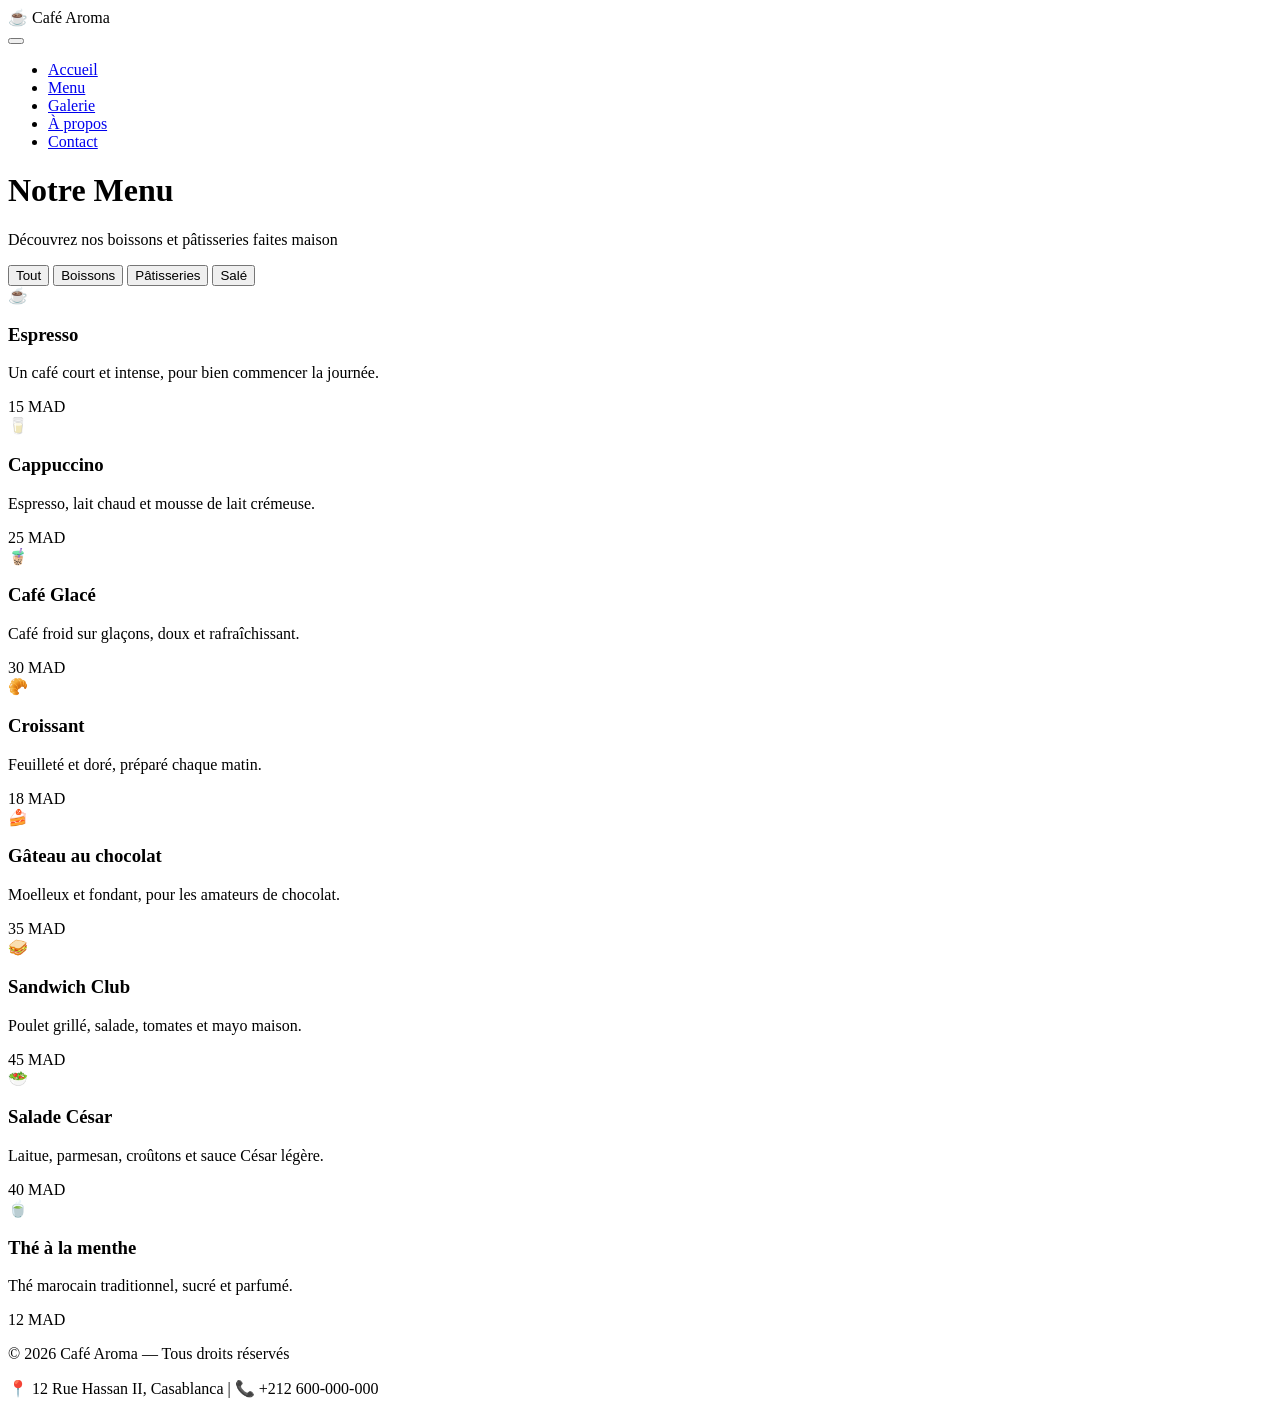
==== menu.html @ d859cad8 "Add files via upload" ====
<!DOCTYPE html>
<html lang="fr">
<head>
  <meta charset="UTF-8" />
  <meta name="viewport" content="width=device-width, initial-scale=1.0" />
  <title>Café Aroma - Menu</title>
  <link rel="stylesheet" href="style.css" />
  <link href="https://fonts.googleapis.com/css2?family=Playfair+Display:wght@400;700&family=Poppins:wght@300;400;500&display=swap" rel="stylesheet" />
</head>
<body>

  <!-- NAVBAR -->
  <nav class="navbar" id="navbar">
    <div class="logo">☕ Café Aroma</div>
    <button class="hamburger" id="hamburger" aria-label="Menu">
      <span></span><span></span><span></span>
    </button>
    <ul class="nav-links" id="nav-links">
      <li><a href="index.html">Accueil</a></li>
      <li><a href="menu.html" class="active">Menu</a></li>
      <li><a href="galerie.html">Galerie</a></li>
      <li><a href="apropos.html">À propos</a></li>
      <li><a href="contact.html">Contact</a></li>
    </ul>
  </nav>

  <!-- EN-TÊTE DE PAGE -->
  <div class="page-header">
    <h1>Notre Menu</h1>
    <p>Découvrez nos boissons et pâtisseries faites maison</p>
  </div>

  <!-- FILTRES PAR CATÉGORIE -->
  <section class="menu-section">
    <div class="filter-btns">
      <button class="filter-btn active" data-cat="all">Tout</button>
      <button class="filter-btn" data-cat="boissons">Boissons</button>
      <button class="filter-btn" data-cat="patisseries">Pâtisseries</button>
      <button class="filter-btn" data-cat="salé">Salé</button>
    </div>

    <!-- GRILLE DES PRODUITS -->
    <div class="menu-grid" id="menu-grid">

      <div class="menu-item" data-cat="boissons">
        <div class="menu-img">☕</div>
        <div class="menu-info">
          <h3>Espresso</h3>
          <p>Un café court et intense, pour bien commencer la journée.</p>
          <span class="price">15 MAD</span>
        </div>
      </div>

      <div class="menu-item" data-cat="boissons">
        <div class="menu-img">🥛</div>
        <div class="menu-info">
          <h3>Cappuccino</h3>
          <p>Espresso, lait chaud et mousse de lait crémeuse.</p>
          <span class="price">25 MAD</span>
        </div>
      </div>

      <div class="menu-item" data-cat="boissons">
        <div class="menu-img">🧋</div>
        <div class="menu-info">
          <h3>Café Glacé</h3>
          <p>Café froid sur glaçons, doux et rafraîchissant.</p>
          <span class="price">30 MAD</span>
        </div>
      </div>

      <div class="menu-item" data-cat="patisseries">
        <div class="menu-img">🥐</div>
        <div class="menu-info">
          <h3>Croissant</h3>
          <p>Feuilleté et doré, préparé chaque matin.</p>
          <span class="price">18 MAD</span>
        </div>
      </div>

      <div class="menu-item" data-cat="patisseries">
        <div class="menu-img">🍰</div>
        <div class="menu-info">
          <h3>Gâteau au chocolat</h3>
          <p>Moelleux et fondant, pour les amateurs de chocolat.</p>
          <span class="price">35 MAD</span>
        </div>
      </div>

      <div class="menu-item" data-cat="salé">
        <div class="menu-img">🥪</div>
        <div class="menu-info">
          <h3>Sandwich Club</h3>
          <p>Poulet grillé, salade, tomates et mayo maison.</p>
          <span class="price">45 MAD</span>
        </div>
      </div>

      <div class="menu-item" data-cat="salé">
        <div class="menu-img">🥗</div>
        <div class="menu-info">
          <h3>Salade César</h3>
          <p>Laitue, parmesan, croûtons et sauce César légère.</p>
          <span class="price">40 MAD</span>
        </div>
      </div>

      <div class="menu-item" data-cat="boissons">
        <div class="menu-img">🍵</div>
        <div class="menu-info">
          <h3>Thé à la menthe</h3>
          <p>Thé marocain traditionnel, sucré et parfumé.</p>
          <span class="price">12 MAD</span>
        </div>
      </div>

    </div>
  </section>

  <!-- FOOTER -->
  <footer class="footer">
    <p>© 2026 Café Aroma — Tous droits réservés</p>
    <p>📍 12 Rue Hassan II, Casablanca | 📞 +212 600-000-000</p>
  </footer>

  <script src="script.js"></script>
</body>
</html>
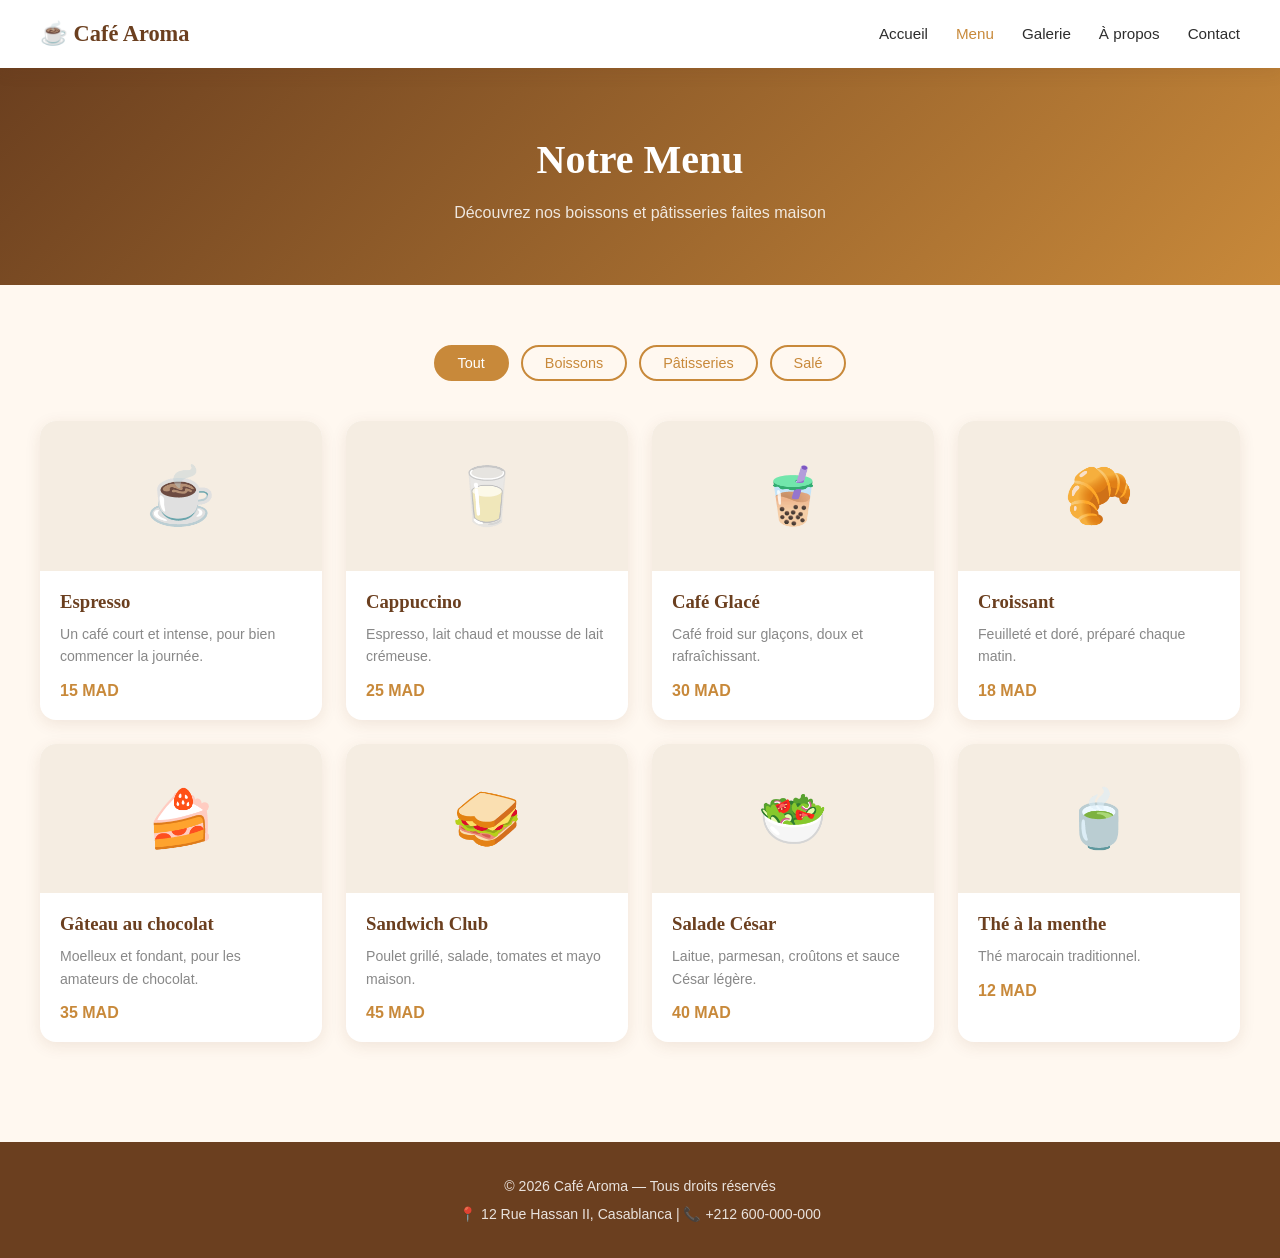
==== commit 24bc5d30: "Update menu.html" ====
--- a/menu.html
+++ b/menu.html
@@ -109,7 +109,7 @@
         <div class="menu-img">🍵</div>
         <div class="menu-info">
           <h3>Thé à la menthe</h3>
-          <p>Thé marocain traditionnel, sucré et parfumé.</p>
+          <p>Thé marocain traditionnel.</p>
           <span class="price">12 MAD</span>
         </div>
       </div>
@@ -125,4 +125,4 @@
 
   <script src="script.js"></script>
 </body>
-</html>+</html>
--- a/style.css
+++ b/style.css
@@ -0,0 +1,672 @@
+/* =============================================
+   index.css — Café Aroma
+   Projet Web 1 — HTML5 / CSS / JavaScript
+   ============================================= */
+
+/* ===== VARIABLES DE COULEURS ===== */
+:root {
+  --marron:     #6b3f1f;
+  --beige:      #f5ede2;
+  --creme:      #fff8f0;
+  --or:         #c8893a;
+  --texte:      #2e2e2e;
+  --gris:       #888;
+  --blanc:      #ffffff;
+  --ombre:      0 4px 16px rgba(107, 63, 31, 0.1);
+}
+
+/* ===== RESET DE BASE ===== */
+* {
+  margin: 0;
+  padding: 0;
+  box-sizing: border-box;
+}
+
+body {
+  font-family: 'Poppins', sans-serif;
+  background-color: var(--creme);
+  color: var(--texte);
+  line-height: 1.6;
+}
+
+h1, h2, h3 {
+  font-family: 'Playfair Display', serif;
+}
+
+/* ===== NAVBAR ===== */
+.navbar {
+  display: flex;
+  justify-content: space-between;
+  align-items: center;
+  padding: 16px 40px;
+  background-color: var(--blanc);
+  box-shadow: var(--ombre);
+  position: sticky;
+  top: 0;
+  z-index: 100;
+}
+
+.logo {
+  font-family: 'Playfair Display', serif;
+  font-size: 1.4rem;
+  color: var(--marron);
+  font-weight: 700;
+}
+
+.nav-links {
+  list-style: none;
+  display: flex;
+  gap: 28px;
+}
+
+.nav-links a {
+  text-decoration: none;
+  color: var(--texte);
+  font-size: 0.95rem;
+  font-weight: 400;
+  transition: color 0.2s;
+}
+
+.nav-links a:hover,
+.nav-links a.active {
+  color: var(--or);
+  font-weight: 500;
+}
+
+/* Bouton hamburger (mobile) */
+.hamburger {
+  display: none;
+  flex-direction: column;
+  gap: 5px;
+  background: none;
+  border: none;
+  cursor: pointer;
+}
+
+.hamburger span {
+  display: block;
+  width: 26px;
+  height: 2px;
+  background-color: var(--marron);
+  border-radius: 2px;
+  transition: all 0.3s;
+}
+
+/* ===== HERO ===== */
+.hero {
+  position: relative;
+  width: 100%;
+  min-height: 100vh;
+  display: flex;
+  align-items: center;
+  justify-content: center;
+  overflow: hidden;
+  color: var(--blanc);
+  text-align: center;
+}
+
+/* Image d'arrière-plan — couvre tout le hero */
+.hero-bg-img {
+  position: absolute;
+  top: 0;
+  left: 0;
+  width: 100%;
+  height: 100%;
+  object-fit: cover;
+  object-position: center;
+  z-index: 1;
+}
+
+/* Overlay sombre par-dessus l'image pour la lisibilité */
+.hero-overlay {
+  position: absolute;
+  top: 0;
+  left: 0;
+  width: 100%;
+  height: 100%;
+  background: linear-gradient(
+    180deg,
+    rgba(107, 63, 31, 0.65) 0%,
+    rgba(46, 30, 15, 0.80) 100%
+  );
+  z-index: 2;
+}
+
+/* Contenu textuel au-dessus de l'image et de l'overlay */
+.hero-content {
+  position: relative;
+  z-index: 3;
+  padding: 40px 20px;
+  max-width: 700px;
+  animation: heroFadeIn 1.2s ease-out both;
+}
+
+@keyframes heroFadeIn {
+  from {
+    opacity: 0;
+    transform: translateY(30px);
+  }
+  to {
+    opacity: 1;
+    transform: translateY(0);
+  }
+}
+
+.hero-sub {
+  font-size: 1rem;
+  letter-spacing: 3px;
+  text-transform: uppercase;
+  opacity: 0.85;
+  margin-bottom: 10px;
+}
+
+.hero h1 {
+  font-size: 3.8rem;
+  margin-bottom: 16px;
+  text-shadow: 0 2px 12px rgba(0, 0, 0, 0.3);
+}
+
+.hero-desc {
+  font-size: 1.15rem;
+  max-width: 520px;
+  margin: 0 auto 34px;
+  opacity: 0.92;
+  line-height: 1.7;
+}
+
+/* ===== BOUTON ===== */
+.btn {
+  display: inline-block;
+  background-color: var(--blanc);
+  color: var(--marron);
+  padding: 14px 36px;
+  border-radius: 30px;
+  text-decoration: none;
+  font-weight: 600;
+  font-size: 0.95rem;
+  transition: transform 0.2s, box-shadow 0.2s, background-color 0.2s, color 0.2s;
+  border: none;
+  cursor: pointer;
+}
+
+.btn:hover {
+  transform: translateY(-3px);
+  box-shadow: 0 8px 24px rgba(0, 0, 0, 0.2);
+  background-color: var(--or);
+  color: var(--blanc);
+}
+
+/* ===== SECTION TITLE ===== */
+.section-title {
+  text-align: center;
+  font-size: 2rem;
+  color: var(--marron);
+  margin-bottom: 40px;
+}
+
+/* ===== FEATURES / CARTES ===== */
+.features {
+  padding: 70px 40px;
+  background-color: var(--blanc);
+}
+
+.features-grid {
+  display: flex;
+  gap: 24px;
+  justify-content: center;
+  flex-wrap: wrap;
+}
+
+.card {
+  background-color: var(--beige);
+  border-radius: 16px;
+  padding: 32px 24px;
+  text-align: center;
+  max-width: 260px;
+  box-shadow: var(--ombre);
+  transition: transform 0.2s;
+}
+
+.card:hover {
+  transform: translateY(-4px);
+}
+
+.card .icon {
+  font-size: 2.5rem;
+  display: block;
+  margin-bottom: 12px;
+}
+
+.card h3 {
+  font-size: 1.1rem;
+  color: var(--marron);
+  margin-bottom: 8px;
+}
+
+.card p {
+  font-size: 0.9rem;
+  color: var(--gris);
+}
+
+/* ===== CITATION ===== */
+.quote-section {
+  background-color: var(--beige);
+  padding: 60px 40px;
+  text-align: center;
+}
+
+.quote-section blockquote {
+  font-family: 'Playfair Display', serif;
+  font-size: 1.5rem;
+  font-style: italic;
+  color: var(--marron);
+  max-width: 600px;
+  margin: 0 auto;
+}
+
+/* ===== EN-TÊTE DES PAGES INTERNES ===== */
+.page-header {
+  background: linear-gradient(135deg, var(--marron), var(--or));
+  color: var(--blanc);
+  text-align: center;
+  padding: 60px 20px;
+}
+
+.page-header h1 {
+  font-size: 2.5rem;
+  margin-bottom: 8px;
+}
+
+.page-header p {
+  font-size: 1rem;
+  opacity: 0.85;
+}
+
+/* ===== MENU PAGE ===== */
+.menu-section {
+  padding: 60px 40px;
+}
+
+.filter-btns {
+  display: flex;
+  gap: 12px;
+  justify-content: center;
+  flex-wrap: wrap;
+  margin-bottom: 40px;
+}
+
+.filter-btn {
+  padding: 8px 22px;
+  border-radius: 20px;
+  border: 2px solid var(--or);
+  background: none;
+  color: var(--or);
+  font-family: 'Poppins', sans-serif;
+  font-size: 0.9rem;
+  cursor: pointer;
+  transition: all 0.2s;
+}
+
+.filter-btn.active,
+.filter-btn:hover {
+  background-color: var(--or);
+  color: var(--blanc);
+}
+
+.menu-grid {
+  display: grid;
+  grid-template-columns: repeat(auto-fill, minmax(260px, 1fr));
+  gap: 24px;
+}
+
+.menu-item {
+  background-color: var(--blanc);
+  border-radius: 16px;
+  overflow: hidden;
+  box-shadow: var(--ombre);
+  transition: transform 0.2s;
+}
+
+.menu-item:hover {
+  transform: translateY(-4px);
+}
+
+.menu-img {
+  background-color: var(--beige);
+  text-align: center;
+  font-size: 3.5rem;
+  padding: 30px;
+}
+
+.menu-info {
+  padding: 16px 20px;
+}
+
+.menu-info h3 {
+  color: var(--marron);
+  margin-bottom: 6px;
+}
+
+.menu-info p {
+  font-size: 0.88rem;
+  color: var(--gris);
+  margin-bottom: 10px;
+}
+
+.price {
+  font-weight: 700;
+  color: var(--or);
+  font-size: 1rem;
+}
+
+/* ===== GALERIE PAGE ===== */
+.galerie-section {
+  padding: 60px 40px;
+}
+
+.galerie-grid {
+  display: grid;
+  grid-template-columns: repeat(auto-fill, minmax(240px, 1fr));
+  gap: 20px;
+}
+
+.galerie-card {
+  border-radius: 16px;
+  overflow: hidden;
+  box-shadow: var(--ombre);
+  text-align: center;
+  background-color: var(--blanc);
+}
+
+.galerie-img {
+  height: 180px;
+  display: flex;
+  align-items: center;
+  justify-content: center;
+  font-size: 4rem;
+  transition: transform 0.3s;
+}
+
+.galerie-card:hover .galerie-img {
+  transform: scale(1.05);
+}
+
+.galerie-card p {
+  padding: 12px;
+  color: var(--marron);
+  font-weight: 500;
+}
+
+/* ===== À PROPOS PAGE ===== */
+.about-section {
+  padding: 60px 40px;
+  background-color: var(--blanc);
+}
+
+.about-container {
+  max-width: 900px;
+  margin: 0 auto;
+  display: flex;
+  gap: 40px;
+  align-items: center;
+  flex-wrap: wrap;
+}
+
+.about-text {
+  flex: 1;
+  min-width: 260px;
+}
+
+.about-text h2 {
+  color: var(--marron);
+  font-size: 1.8rem;
+  margin-bottom: 16px;
+}
+
+.about-text p {
+  color: var(--texte);
+  margin-bottom: 12px;
+  font-size: 0.95rem;
+}
+
+.about-emoji-card {
+  background-color: var(--beige);
+  border-radius: 16px;
+  padding: 40px;
+  text-align: center;
+  font-size: 4rem;
+  min-width: 160px;
+  box-shadow: var(--ombre);
+}
+
+.about-emoji-card p {
+  font-size: 1rem;
+  color: var(--marron);
+  margin-top: 10px;
+  font-weight: 600;
+}
+
+.values-section {
+  padding: 60px 40px;
+}
+
+.team-section {
+  padding: 60px 40px;
+  background-color: var(--blanc);
+}
+
+.team-grid {
+  display: flex;
+  gap: 24px;
+  justify-content: center;
+  flex-wrap: wrap;
+}
+
+.team-card {
+  background-color: var(--beige);
+  border-radius: 16px;
+  padding: 30px 24px;
+  text-align: center;
+  min-width: 180px;
+  box-shadow: var(--ombre);
+}
+
+.team-avatar {
+  font-size: 3.5rem;
+  margin-bottom: 10px;
+}
+
+.team-card h3 {
+  color: var(--marron);
+  margin-bottom: 4px;
+}
+
+.team-card p {
+  font-size: 0.88rem;
+  color: var(--gris);
+}
+
+/* ===== CONTACT PAGE ===== */
+.contact-section {
+  padding: 60px 40px;
+}
+
+.contact-container {
+  max-width: 900px;
+  margin: 0 auto;
+  display: flex;
+  gap: 40px;
+  flex-wrap: wrap;
+}
+
+.contact-form {
+  flex: 1;
+  min-width: 280px;
+  background-color: var(--blanc);
+  padding: 32px;
+  border-radius: 16px;
+  box-shadow: var(--ombre);
+}
+
+.contact-form h2 {
+  color: var(--marron);
+  margin-bottom: 24px;
+}
+
+.form-group {
+  margin-bottom: 18px;
+}
+
+.form-group label {
+  display: block;
+  font-size: 0.9rem;
+  font-weight: 500;
+  margin-bottom: 6px;
+  color: var(--texte);
+}
+
+.form-group input,
+.form-group textarea {
+  width: 100%;
+  padding: 10px 14px;
+  border: 2px solid #e0d5c8;
+  border-radius: 10px;
+  font-family: 'Poppins', sans-serif;
+  font-size: 0.9rem;
+  color: var(--texte);
+  background-color: var(--creme);
+  transition: border-color 0.2s;
+  outline: none;
+}
+
+.form-group input:focus,
+.form-group textarea:focus {
+  border-color: var(--or);
+}
+
+.contact-form .btn {
+  background-color: var(--marron);
+  color: var(--blanc);
+  width: 100%;
+  text-align: center;
+  margin-top: 8px;
+  font-size: 1rem;
+}
+
+.confirmation-msg {
+  margin-top: 16px;
+  color: #3a8a3a;
+  font-weight: 500;
+  text-align: center;
+}
+
+.contact-info {
+  flex: 1;
+  min-width: 220px;
+}
+
+.contact-info h2 {
+  color: var(--marron);
+  margin-bottom: 24px;
+}
+
+.info-item {
+  display: flex;
+  align-items: center;
+  gap: 14px;
+  margin-bottom: 20px;
+  background-color: var(--blanc);
+  padding: 14px 18px;
+  border-radius: 12px;
+  box-shadow: var(--ombre);
+}
+
+.info-item span {
+  font-size: 1.6rem;
+}
+
+.info-item p {
+  font-size: 0.92rem;
+  color: var(--texte);
+}
+
+/* ===== FOOTER ===== */
+.footer {
+  background-color: var(--marron);
+  color: rgba(255, 255, 255, 0.85);
+  text-align: center;
+  padding: 30px 20px;
+  font-size: 0.88rem;
+  line-height: 2;
+  margin-top: 40px;
+}
+
+/* ===== RESPONSIVE (MOBILE) ===== */
+@media (max-width: 768px) {
+
+  /* Navbar mobile */
+  .hamburger {
+    display: flex;
+  }
+
+  .nav-links {
+    display: none;
+    flex-direction: column;
+    position: absolute;
+    top: 64px;
+    left: 0;
+    width: 100%;
+    background-color: var(--blanc);
+    padding: 16px 30px;
+    box-shadow: var(--ombre);
+    gap: 16px;
+  }
+
+  .nav-links.open {
+    display: flex;
+  }
+
+  /* Hero mobile */
+  .hero {
+    min-height: 85vh;
+  }
+
+  .hero h1 {
+    font-size: 2.4rem;
+  }
+
+  .hero-desc {
+    font-size: 1rem;
+  }
+
+  .btn {
+    padding: 12px 28px;
+    font-size: 0.9rem;
+  }
+
+  /* Sections */
+  .features,
+  .menu-section,
+  .galerie-section,
+  .contact-section,
+  .values-section,
+  .team-section,
+  .about-section {
+    padding: 40px 20px;
+  }
+
+  .navbar {
+    padding: 16px 24px;
+  }
+}
+
+@media (max-width: 480px) {
+  .hero h1 {
+    font-size: 1.9rem;
+  }
+
+  .hero-sub {
+    font-size: 0.85rem;
+    letter-spacing: 2px;
+  }
+}
